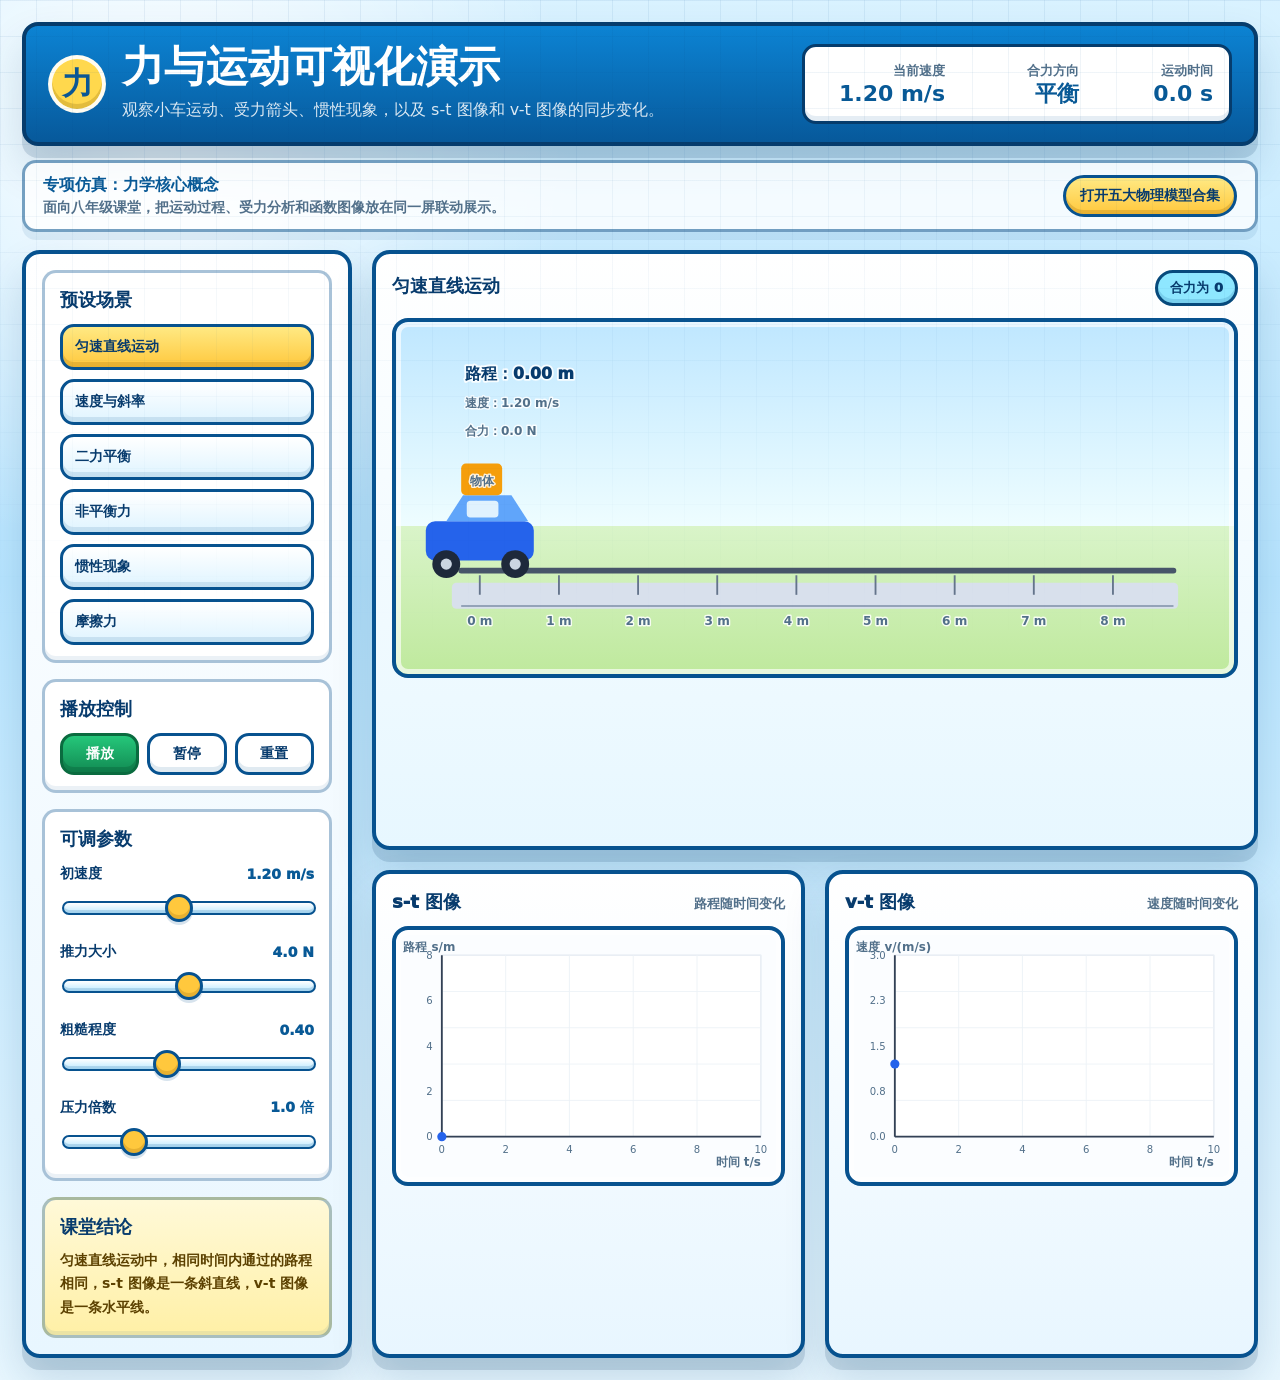
==== index.html @ 919f6e41 "Build physics visualization demos" ====
<!doctype html>
<html lang="zh-CN">
  <head>
    <meta charset="UTF-8" />
    <meta name="viewport" content="width=device-width, initial-scale=1.0" />
    <title>力与运动可视化演示</title>
    <link rel="stylesheet" href="./styles.css" />
  </head>
  <body>
    <main class="app-shell">
      <section class="workspace" aria-labelledby="page-title">
        <header class="topbar">
          <div class="brand-block">
            <div class="brand-mark" aria-hidden="true">力</div>
            <div>
              <h1 id="page-title">力与运动可视化演示</h1>
              <p>观察小车运动、受力箭头、惯性现象，以及 s-t 图像和 v-t 图像的同步变化。</p>
            </div>
          </div>
          <div class="status-panel" aria-live="polite">
            <div>
              <span>当前速度</span>
              <strong id="speedValue">1.20 m/s</strong>
            </div>
            <div>
              <span>合力方向</span>
              <strong id="netForceValue">平衡</strong>
            </div>
            <div>
              <span>运动时间</span>
              <strong id="timeValue">0.0 s</strong>
            </div>
          </div>
        </header>

        <section class="intro-strip" aria-label="项目说明">
          <div>
            <strong>专项仿真：力学核心概念</strong>
            <p>面向八年级课堂，把运动过程、受力分析和函数图像放在同一屏联动展示。</p>
          </div>
          <a href="./demo_code/index.html">打开五大物理模型合集</a>
        </section>

        <div class="content-grid">
          <aside class="control-panel" aria-label="演示控制">
            <section class="panel-block">
              <h2>预设场景</h2>
              <div class="scenario-list" role="group" aria-label="选择预设场景">
                <button class="scenario-button active" type="button" data-scenario="uniform">匀速直线运动</button>
                <button class="scenario-button" type="button" data-scenario="speed">速度与斜率</button>
                <button class="scenario-button" type="button" data-scenario="balance">二力平衡</button>
                <button class="scenario-button" type="button" data-scenario="unbalanced">非平衡力</button>
                <button class="scenario-button" type="button" data-scenario="inertia">惯性现象</button>
                <button class="scenario-button" type="button" data-scenario="friction">摩擦力</button>
              </div>
            </section>

            <section class="panel-block">
              <h2>播放控制</h2>
              <div class="play-row">
                <button id="playButton" class="primary-button" type="button">播放</button>
                <button id="pauseButton" class="secondary-button" type="button">暂停</button>
                <button id="resetButton" class="secondary-button" type="button">重置</button>
              </div>
            </section>

            <section class="panel-block">
              <h2>可调参数</h2>
              <label class="control-row" for="speedSlider">
                <span>初速度</span>
                <output id="speedSliderValue" for="speedSlider">1.20 m/s</output>
              </label>
              <input id="speedSlider" type="range" min="0.2" max="2.4" step="0.02" value="1.2" />

              <label class="control-row" for="pushSlider">
                <span>推力大小</span>
                <output id="pushSliderValue" for="pushSlider">4 N</output>
              </label>
              <input id="pushSlider" type="range" min="0" max="8" step="0.1" value="4" />

              <label class="control-row" for="roughSlider">
                <span>粗糙程度</span>
                <output id="roughSliderValue" for="roughSlider">0.40</output>
              </label>
              <input id="roughSlider" type="range" min="0" max="1" step="0.01" value="0.4" />

              <label class="control-row" for="pressureSlider">
                <span>压力倍数</span>
                <output id="pressureSliderValue" for="pressureSlider">1.0 倍</output>
              </label>
              <input id="pressureSlider" type="range" min="0.5" max="2.5" step="0.02" value="1" />
            </section>

            <section class="conclusion-card" aria-live="polite">
              <h2>课堂结论</h2>
              <p id="conclusionText">匀速直线运动中，相同时间内通过的路程相同，s-t 图像是一条斜直线，v-t 图像是一条水平线。</p>
            </section>
          </aside>

          <section class="demo-panel" aria-label="力与运动演示区">
            <div class="stage-card">
              <div class="section-heading">
                <h2 id="sceneTitle">匀速直线运动</h2>
                <span id="sceneBadge">合力为 0</span>
              </div>
              <svg id="sceneSvg" class="scene-svg" viewBox="0 0 900 360" role="img" aria-labelledby="sceneTitle sceneDescription">
                <desc id="sceneDescription">小车沿水平轨道运动，箭头表示力的方向和大小。</desc>
              </svg>
            </div>

            <div class="graph-grid" aria-label="运动图像">
              <section class="graph-card">
                <div class="graph-head">
                  <h2>s-t 图像</h2>
                  <span>路程随时间变化</span>
                </div>
                <svg id="stGraph" class="graph-svg" viewBox="0 0 420 260" role="img" aria-label="路程时间图像"></svg>
              </section>

              <section class="graph-card">
                <div class="graph-head">
                  <h2>v-t 图像</h2>
                  <span>速度随时间变化</span>
                </div>
                <svg id="vtGraph" class="graph-svg" viewBox="0 0 420 260" role="img" aria-label="速度时间图像"></svg>
              </section>
            </div>
          </section>
        </div>
      </section>
    </main>

    <script src="./script.js"></script>
  </body>
</html>
---- styles.css ----
:root {
  --sky: #bfe7ff;
  --navy: #073b6d;
  --panel: #ffffff;
  --text: #17324d;
  --muted: #52708a;
  --primary: #1479c9;
  --primary-dark: #085996;
  --accent: #20a464;
  --warning: #f6b323;
  --danger: #e95537;
  --purple: #7c4dcb;
  --line: #07528f;
  --shadow: 0 12px 0 rgba(4, 54, 94, 0.14), 0 22px 42px rgba(8, 67, 112, 0.16);
  font-family:
    "Microsoft YaHei", "PingFang SC", "Noto Sans CJK SC", system-ui, sans-serif;
}

* {
  box-sizing: border-box;
}

body {
  margin: 0;
  min-height: 100vh;
  color: var(--text);
  background:
    radial-gradient(circle at 12% 10%, rgba(255, 255, 255, 0.92), transparent 25%),
    linear-gradient(180deg, #d9f2ff 0%, #b8e5ff 42%, #e8f7ff 100%);
}

body::before {
  content: "";
  position: fixed;
  inset: 0;
  pointer-events: none;
  background-image:
    linear-gradient(rgba(7, 82, 143, 0.08) 1px, transparent 1px),
    linear-gradient(90deg, rgba(7, 82, 143, 0.08) 1px, transparent 1px);
  background-size: 36px 36px;
  mask-image: linear-gradient(180deg, rgba(0, 0, 0, 0.9), transparent 72%);
}

button,
input {
  font: inherit;
}

button {
  cursor: pointer;
}

h1,
h2,
p {
  margin: 0;
}

.app-shell {
  min-height: 100vh;
  padding: 22px;
}

.workspace {
  width: min(1320px, 100%);
  margin: 0 auto;
}

.topbar {
  display: flex;
  align-items: center;
  justify-content: space-between;
  gap: 20px;
  min-height: 98px;
  margin-bottom: 14px;
  padding: 18px 22px;
  border: 4px solid #063c6c;
  border-radius: 16px;
  color: #ffffff;
  background: linear-gradient(180deg, #0c83d3, #07599b);
  box-shadow: var(--shadow);
}

.brand-block {
  display: flex;
  align-items: center;
  gap: 16px;
  min-width: 0;
}

.brand-mark {
  display: grid;
  flex: 0 0 58px;
  width: 58px;
  height: 58px;
  place-items: center;
  border: 4px solid rgba(255, 255, 255, 0.92);
  border-radius: 50%;
  color: #0a5795;
  background: #ffd84d;
  box-shadow: inset 0 -5px 0 rgba(130, 86, 0, 0.22);
  font-size: 31px;
  font-weight: 1000;
}

h1 {
  font-size: clamp(28px, 4vw, 42px);
  line-height: 1.1;
  letter-spacing: 0;
}

.topbar p {
  max-width: 730px;
  margin-top: 8px;
  color: rgba(255, 255, 255, 0.86);
  font-size: 16px;
  line-height: 1.55;
}

.status-panel {
  display: grid;
  grid-template-columns: repeat(3, minmax(104px, 1fr));
  gap: 10px;
  flex: 0 0 430px;
  padding: 13px 16px;
  border: 3px solid #063c6c;
  border-radius: 14px;
  color: var(--text);
  background: #ffffff;
  box-shadow: inset 0 -5px 0 rgba(7, 82, 143, 0.1);
  text-align: right;
}

.status-panel span {
  color: var(--muted);
  font-size: 13px;
  font-weight: 900;
}

.status-panel strong {
  display: block;
  color: var(--primary-dark);
  font-size: 22px;
  line-height: 1.25;
}

.intro-strip {
  display: flex;
  align-items: center;
  justify-content: space-between;
  gap: 18px;
  margin-bottom: 18px;
  padding: 12px 18px;
  border: 3px solid rgba(7, 82, 143, 0.55);
  border-radius: 14px;
  background: rgba(255, 255, 255, 0.78);
  box-shadow: 0 8px 0 rgba(7, 82, 143, 0.09);
}

.intro-strip strong {
  color: var(--primary-dark);
  font-size: 16px;
  font-weight: 1000;
}

.intro-strip p {
  margin-top: 3px;
  color: var(--muted);
  font-size: 14px;
  font-weight: 800;
}

.intro-strip a {
  flex: 0 0 auto;
  border: 3px solid #07528f;
  border-radius: 999px;
  padding: 9px 14px;
  color: #073b6d;
  background: linear-gradient(180deg, #ffe983 0%, #ffc83d 100%);
  box-shadow: inset 0 -4px 0 rgba(144, 91, 0, 0.22);
  font-size: 14px;
  font-weight: 1000;
  text-decoration: none;
}

.content-grid {
  display: grid;
  grid-template-columns: 330px minmax(0, 1fr);
  gap: 20px;
  align-items: stretch;
}

.control-panel,
.stage-card,
.graph-card {
  border: 4px solid var(--line);
  border-radius: 18px;
  background: var(--panel);
  box-shadow: var(--shadow);
}

.control-panel {
  display: grid;
  align-content: start;
  gap: 16px;
  padding: 16px;
  background: linear-gradient(180deg, #ffffff 0%, #e8f6ff 100%);
}

.panel-block,
.conclusion-card {
  padding: 15px;
  border: 3px solid rgba(7, 82, 143, 0.35);
  border-radius: 14px;
  background: #ffffff;
  box-shadow: inset 0 -4px 0 rgba(7, 82, 143, 0.08);
}

.panel-block h2,
.conclusion-card h2,
.section-heading h2,
.graph-head h2 {
  color: var(--navy);
  font-size: 18px;
  font-weight: 1000;
}

.scenario-list {
  display: grid;
  gap: 9px;
  margin-top: 12px;
}

.scenario-button {
  min-height: 46px;
  border: 3px solid #07528f;
  border-radius: 14px;
  padding: 0 12px;
  color: var(--navy);
  background: linear-gradient(180deg, #ffffff 0%, #dff4ff 100%);
  box-shadow: inset 0 -5px 0 rgba(7, 82, 143, 0.12);
  font-size: 14px;
  font-weight: 1000;
  text-align: left;
}

.scenario-button.active {
  color: #073b6d;
  background: linear-gradient(180deg, #ffe983 0%, #ffc83d 100%);
  box-shadow: inset 0 -5px 0 rgba(144, 91, 0, 0.22);
}

.play-row {
  display: grid;
  grid-template-columns: 1fr 1fr 1fr;
  gap: 8px;
  margin-top: 12px;
}

.primary-button,
.secondary-button {
  min-height: 42px;
  border: 3px solid #07528f;
  border-radius: 14px;
  font-size: 14px;
  font-weight: 1000;
  box-shadow: inset 0 -5px 0 rgba(7, 82, 143, 0.12);
}

.primary-button {
  border-color: #0a6b3f;
  color: #ffffff;
  background: linear-gradient(180deg, #25c77a 0%, #128b53 100%);
  box-shadow: inset 0 -5px 0 rgba(3, 69, 38, 0.24);
}

.secondary-button {
  color: var(--navy);
  background: #ffffff;
}

.control-row {
  display: flex;
  align-items: center;
  justify-content: space-between;
  gap: 12px;
  margin-top: 14px;
  color: var(--navy);
  font-size: 14px;
  font-weight: 1000;
}

.control-row output {
  color: var(--primary-dark);
}

input[type="range"] {
  width: 100%;
  height: 34px;
  margin-top: 8px;
  accent-color: var(--warning);
  cursor: pointer;
}

input[type="range"]::-webkit-slider-runnable-track {
  height: 14px;
  border: 2px solid #07528f;
  border-radius: 999px;
  background: linear-gradient(180deg, #ffffff 0%, #bde9ff 100%);
  box-shadow: inset 0 -3px 0 rgba(7, 82, 143, 0.16);
}

input[type="range"]::-webkit-slider-thumb {
  width: 28px;
  height: 28px;
  margin-top: -9px;
  border: 3px solid #07528f;
  border-radius: 50%;
  background: #ffc83d;
  box-shadow: inset 0 -4px 0 rgba(144, 91, 0, 0.22), 0 3px 0 rgba(7, 82, 143, 0.16);
  -webkit-appearance: none;
}

input[type="range"]:focus-visible {
  outline: 4px solid rgba(255, 200, 61, 0.5);
  outline-offset: 4px;
}

input[type="range"],
input[type="range"]::-webkit-slider-thumb {
  -webkit-appearance: none;
}

.conclusion-card {
  background: linear-gradient(180deg, #fff9d8 0%, #fff0a6 100%);
}

.conclusion-card p {
  margin-top: 10px;
  color: #5c4100;
  font-size: 14px;
  font-weight: 800;
  line-height: 1.7;
}

.demo-panel {
  display: grid;
  gap: 20px;
}

.stage-card {
  min-height: 440px;
  padding: 16px;
  background: linear-gradient(180deg, #ffffff 0%, #e7f7ff 100%);
}

.section-heading,
.graph-head {
  display: flex;
  align-items: baseline;
  justify-content: space-between;
  gap: 12px;
  margin-bottom: 12px;
}

.section-heading span,
.graph-head span {
  color: var(--muted);
  font-size: 13px;
  font-weight: 900;
}

#sceneBadge {
  border: 3px solid #074a7c;
  border-radius: 999px;
  padding: 6px 12px;
  color: #073b6d;
  background: #8ee7ff;
  box-shadow: inset 0 -4px 0 rgba(7, 82, 143, 0.16);
  font-weight: 1000;
}

.scene-svg,
.graph-svg {
  display: block;
  width: 100%;
  border: 4px solid var(--line);
  border-radius: 16px;
  box-shadow: inset 0 0 0 5px rgba(255, 255, 255, 0.65);
}

.scene-svg {
  min-height: 360px;
  background:
    linear-gradient(180deg, #bfe7ff 0%, #eefdff 58%, #d9f4c9 58%, #bfe99d 100%);
}

.graph-grid {
  display: grid;
  grid-template-columns: repeat(2, minmax(0, 1fr));
  gap: 20px;
}

.graph-card {
  padding: 16px;
  background: linear-gradient(180deg, #ffffff 0%, #e8f6ff 100%);
}

.graph-svg {
  min-height: 260px;
  background: #fbfdff;
}

.axis-label {
  fill: var(--muted);
  font-size: 13px;
  font-weight: 900;
}

.tick-label {
  fill: #52708a;
  font-size: 11px;
}

.chart-line {
  fill: none;
  stroke: var(--primary);
  stroke-width: 5;
  stroke-linecap: round;
  stroke-linejoin: round;
}

.chart-area {
  fill: rgba(20, 121, 201, 0.08);
}

.scene-label {
  fill: var(--navy);
  font-size: 17px;
  font-weight: 1000;
  paint-order: stroke;
  stroke: rgba(255, 255, 255, 0.85);
  stroke-width: 4px;
  stroke-linejoin: round;
}

.scene-small-label {
  fill: var(--muted);
  font-size: 13px;
  font-weight: 900;
  paint-order: stroke;
  stroke: rgba(255, 255, 255, 0.85);
  stroke-width: 3px;
  stroke-linejoin: round;
}

.force-label {
  fill: var(--text);
  font-size: 15px;
  font-weight: 1000;
  paint-order: stroke;
  stroke: #ffffff;
  stroke-width: 5px;
  stroke-linejoin: round;
}

@media (max-width: 1080px) {
  .topbar,
  .content-grid {
    display: grid;
    grid-template-columns: 1fr;
  }

  .status-panel {
    width: 100%;
    min-width: 0;
    text-align: left;
  }
}

@media (max-width: 760px) {
  .app-shell {
    padding: 14px;
  }

  .topbar,
  .intro-strip {
    display: grid;
  }

  .brand-block {
    align-items: flex-start;
  }

  .brand-mark {
    flex-basis: 48px;
    width: 48px;
    height: 48px;
    font-size: 27px;
  }

  .status-panel,
  .graph-grid,
  .play-row {
    grid-template-columns: 1fr;
  }

  .scene-svg {
    min-height: 300px;
  }
}
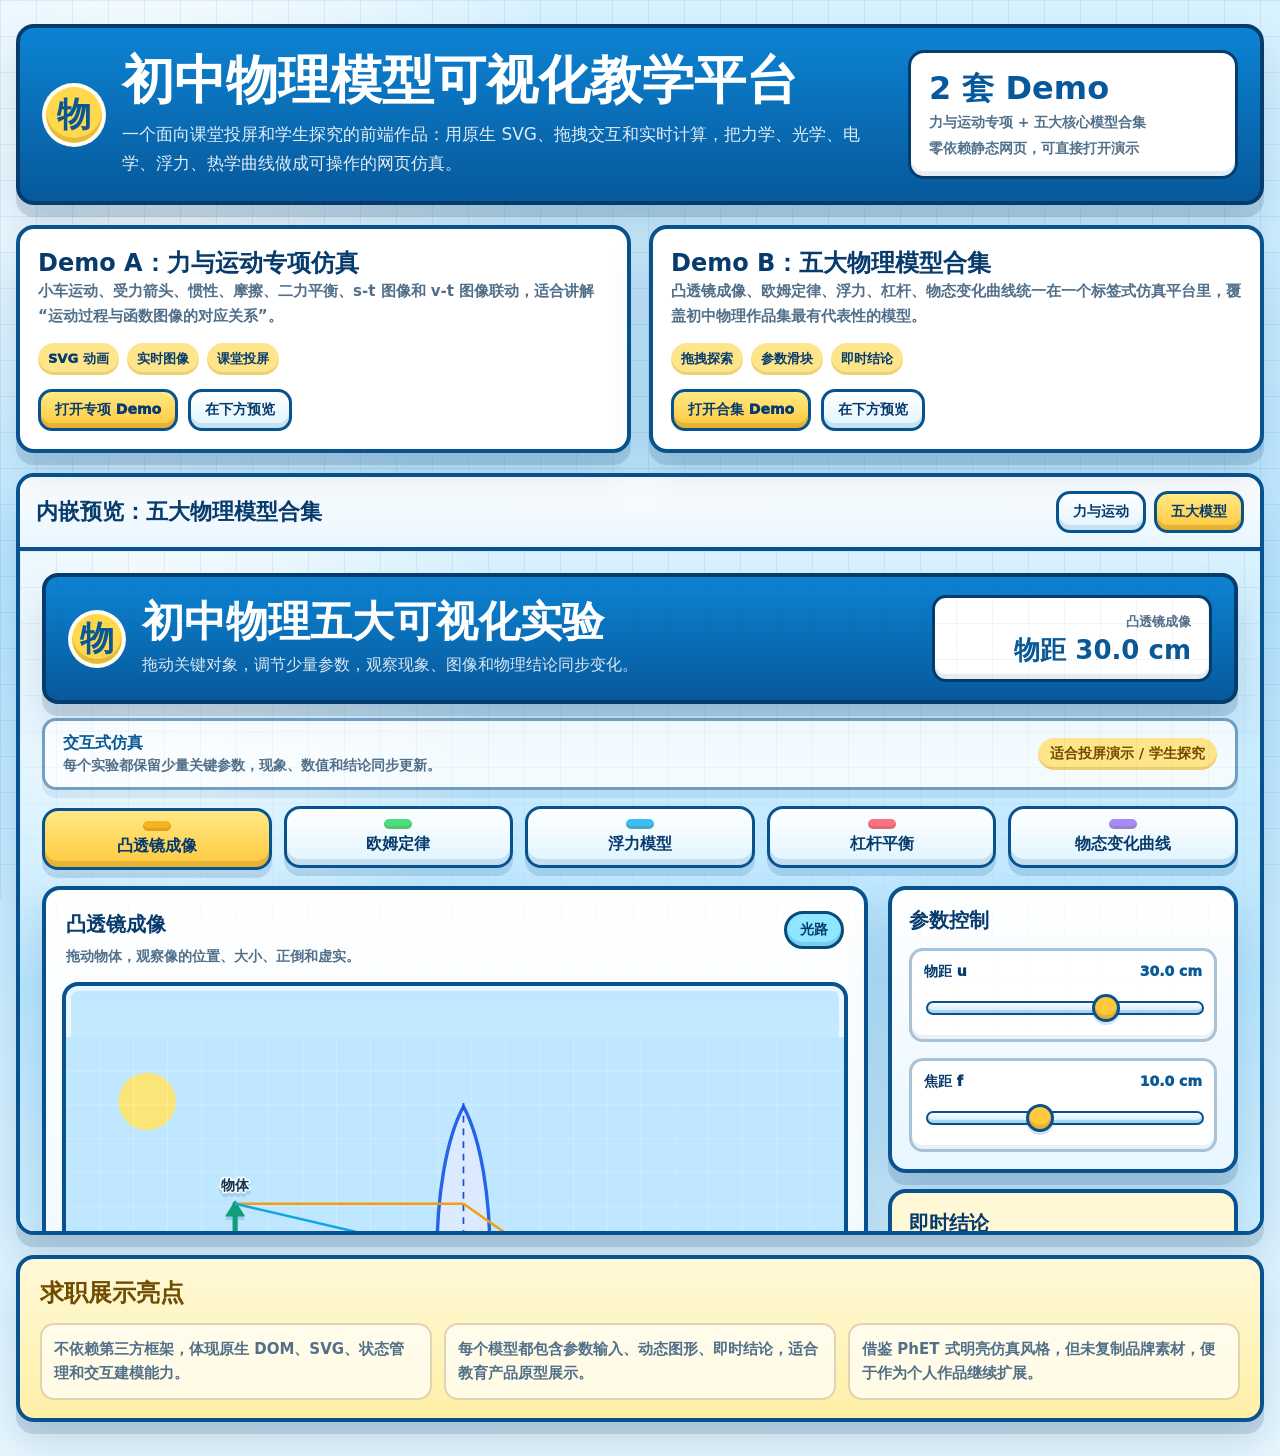
==== commit ad473b3e: "Make portfolio the root page" ====
--- a/index.html
+++ b/index.html
@@ -1,135 +1,404 @@
-<!doctype html>
+﻿<!doctype html>
 <html lang="zh-CN">
   <head>
     <meta charset="UTF-8" />
     <meta name="viewport" content="width=device-width, initial-scale=1.0" />
-    <title>力与运动可视化演示</title>
-    <link rel="stylesheet" href="./styles.css" />
+    <title>初中物理可视化教学作品集 Demo</title>
+    <style>
+      :root {
+        --navy: #073b6d;
+        --blue: #0c83d3;
+        --blue-dark: #07599b;
+        --yellow: #ffc83d;
+        --green: #20a464;
+        --text: #17324d;
+        --muted: #52708a;
+        --line: #07528f;
+        --shadow: 0 12px 0 rgba(4, 54, 94, 0.14), 0 22px 42px rgba(8, 67, 112, 0.16);
+        font-family:
+          "Microsoft YaHei", "PingFang SC", "Noto Sans CJK SC", system-ui, sans-serif;
+      }
+
+      * {
+        box-sizing: border-box;
+      }
+
+      body {
+        margin: 0;
+        min-height: 100vh;
+        color: var(--text);
+        background:
+          radial-gradient(circle at 12% 10%, rgba(255, 255, 255, 0.95), transparent 24%),
+          linear-gradient(180deg, #d9f2ff 0%, #b8e5ff 42%, #e8f7ff 100%);
+      }
+
+      body::before {
+        content: "";
+        position: fixed;
+        inset: 0;
+        pointer-events: none;
+        background-image:
+          linear-gradient(rgba(7, 82, 143, 0.08) 1px, transparent 1px),
+          linear-gradient(90deg, rgba(7, 82, 143, 0.08) 1px, transparent 1px);
+        background-size: 36px 36px;
+      }
+
+      a,
+      button {
+        font: inherit;
+      }
+
+      .page {
+        position: relative;
+        width: min(1280px, calc(100% - 32px));
+        margin: 0 auto;
+        padding: 24px 0 34px;
+      }
+
+      .hero {
+        display: grid;
+        grid-template-columns: minmax(0, 1fr) 330px;
+        gap: 20px;
+        align-items: stretch;
+        padding: 22px;
+        border: 4px solid #063c6c;
+        border-radius: 18px;
+        color: #ffffff;
+        background: linear-gradient(180deg, var(--blue), var(--blue-dark));
+        box-shadow: var(--shadow);
+      }
+
+      .brand {
+        display: flex;
+        gap: 16px;
+        align-items: center;
+      }
+
+      .logo {
+        display: grid;
+        flex: 0 0 64px;
+        width: 64px;
+        height: 64px;
+        place-items: center;
+        border: 4px solid rgba(255, 255, 255, 0.92);
+        border-radius: 50%;
+        color: #0a5795;
+        background: #ffd84d;
+        box-shadow: inset 0 -5px 0 rgba(130, 86, 0, 0.22);
+        font-size: 34px;
+        font-weight: 1000;
+      }
+
+      h1,
+      h2,
+      p {
+        margin: 0;
+      }
+
+      h1 {
+        font-size: clamp(30px, 5vw, 52px);
+        line-height: 1.08;
+        letter-spacing: 0;
+      }
+
+      .hero p {
+        max-width: 780px;
+        margin-top: 12px;
+        color: rgba(255, 255, 255, 0.88);
+        font-size: 17px;
+        line-height: 1.7;
+      }
+
+      .score-card {
+        padding: 18px;
+        border: 3px solid #063c6c;
+        border-radius: 16px;
+        color: var(--text);
+        background: #ffffff;
+        box-shadow: inset 0 -5px 0 rgba(7, 82, 143, 0.1);
+      }
+
+      .score-card strong {
+        display: block;
+        color: var(--blue-dark);
+        font-size: 32px;
+        line-height: 1.1;
+      }
+
+      .score-card span {
+        display: block;
+        margin-top: 8px;
+        color: var(--muted);
+        font-size: 14px;
+        font-weight: 900;
+      }
+
+      .cards {
+        display: grid;
+        grid-template-columns: repeat(2, minmax(0, 1fr));
+        gap: 18px;
+        margin-top: 20px;
+      }
+
+      .card,
+      .preview,
+      .notes {
+        border: 4px solid var(--line);
+        border-radius: 18px;
+        background: #ffffff;
+        box-shadow: var(--shadow);
+      }
+
+      .card {
+        display: grid;
+        gap: 14px;
+        padding: 18px;
+      }
+
+      .card h2 {
+        color: var(--navy);
+        font-size: 24px;
+      }
+
+      .card p,
+      .notes li {
+        color: var(--muted);
+        font-size: 15px;
+        font-weight: 800;
+        line-height: 1.65;
+      }
+
+      .tag-row {
+        display: flex;
+        flex-wrap: wrap;
+        gap: 8px;
+      }
+
+      .tag {
+        border-radius: 999px;
+        padding: 7px 10px;
+        color: #073b6d;
+        background: #ffe58a;
+        box-shadow: inset 0 -3px 0 rgba(159, 105, 0, 0.18);
+        font-size: 13px;
+        font-weight: 1000;
+      }
+
+      .actions {
+        display: flex;
+        flex-wrap: wrap;
+        gap: 10px;
+      }
+
+      .button {
+        display: inline-flex;
+        min-height: 42px;
+        align-items: center;
+        justify-content: center;
+        border: 3px solid var(--line);
+        border-radius: 14px;
+        padding: 0 14px;
+        color: var(--navy);
+        background: linear-gradient(180deg, #ffffff 0%, #dff4ff 100%);
+        box-shadow: inset 0 -5px 0 rgba(7, 82, 143, 0.12);
+        font-size: 14px;
+        font-weight: 1000;
+        text-decoration: none;
+        cursor: pointer;
+      }
+
+      .button.primary {
+        background: linear-gradient(180deg, #ffe983 0%, var(--yellow) 100%);
+        box-shadow: inset 0 -5px 0 rgba(144, 91, 0, 0.22);
+      }
+
+      .preview {
+        margin-top: 20px;
+        overflow: hidden;
+      }
+
+      .preview-head {
+        display: flex;
+        align-items: center;
+        justify-content: space-between;
+        gap: 12px;
+        padding: 14px 16px;
+        background: linear-gradient(180deg, #ffffff 0%, #e8f6ff 100%);
+        border-bottom: 4px solid var(--line);
+      }
+
+      .preview-head h2 {
+        color: var(--navy);
+        font-size: 22px;
+      }
+
+      .preview-actions {
+        display: flex;
+        flex-wrap: wrap;
+        gap: 8px;
+      }
+
+      iframe {
+        display: block;
+        width: 100%;
+        height: 680px;
+        border: 0;
+        background: #ffffff;
+      }
+
+      .notes {
+        margin-top: 20px;
+        padding: 18px 20px;
+        background: linear-gradient(180deg, #fff9d8 0%, #fff0a6 100%);
+      }
+
+      .notes h2 {
+        color: #704c00;
+      }
+
+      .notes ul {
+        display: grid;
+        grid-template-columns: repeat(3, minmax(0, 1fr));
+        gap: 12px;
+        margin: 14px 0 0;
+        padding: 0;
+        list-style: none;
+      }
+
+      .notes li {
+        border: 2px solid rgba(128, 85, 0, 0.24);
+        border-radius: 14px;
+        padding: 12px;
+        background: rgba(255, 255, 255, 0.68);
+      }
+
+      @media (max-width: 980px) {
+        .hero,
+        .cards,
+        .notes ul {
+          grid-template-columns: 1fr;
+        }
+
+        .brand {
+          align-items: flex-start;
+        }
+
+        iframe {
+          height: 620px;
+        }
+      }
+
+      @media (max-width: 620px) {
+        .page {
+          width: min(100% - 24px, 1280px);
+          padding-top: 14px;
+        }
+
+        .hero {
+          padding: 16px;
+        }
+
+        .logo {
+          flex-basis: 50px;
+          width: 50px;
+          height: 50px;
+          font-size: 28px;
+        }
+
+        .preview-head {
+          display: grid;
+        }
+
+        iframe {
+          height: 560px;
+        }
+      }
+    </style>
   </head>
   <body>
-    <main class="app-shell">
-      <section class="workspace" aria-labelledby="page-title">
-        <header class="topbar">
-          <div class="brand-block">
-            <div class="brand-mark" aria-hidden="true">力</div>
-            <div>
-              <h1 id="page-title">力与运动可视化演示</h1>
-              <p>观察小车运动、受力箭头、惯性现象，以及 s-t 图像和 v-t 图像的同步变化。</p>
-            </div>
-          </div>
-          <div class="status-panel" aria-live="polite">
-            <div>
-              <span>当前速度</span>
-              <strong id="speedValue">1.20 m/s</strong>
-            </div>
-            <div>
-              <span>合力方向</span>
-              <strong id="netForceValue">平衡</strong>
-            </div>
-            <div>
-              <span>运动时间</span>
-              <strong id="timeValue">0.0 s</strong>
-            </div>
-          </div>
-        </header>
-
-        <section class="intro-strip" aria-label="项目说明">
+    <main class="page">
+      <section class="hero">
+        <div class="brand">
+          <div class="logo" aria-hidden="true">物</div>
           <div>
-            <strong>专项仿真：力学核心概念</strong>
-            <p>面向八年级课堂，把运动过程、受力分析和函数图像放在同一屏联动展示。</p>
-          </div>
-          <a href="./demo_code/index.html">打开五大物理模型合集</a>
-        </section>
-
-        <div class="content-grid">
-          <aside class="control-panel" aria-label="演示控制">
-            <section class="panel-block">
-              <h2>预设场景</h2>
-              <div class="scenario-list" role="group" aria-label="选择预设场景">
-                <button class="scenario-button active" type="button" data-scenario="uniform">匀速直线运动</button>
-                <button class="scenario-button" type="button" data-scenario="speed">速度与斜率</button>
-                <button class="scenario-button" type="button" data-scenario="balance">二力平衡</button>
-                <button class="scenario-button" type="button" data-scenario="unbalanced">非平衡力</button>
-                <button class="scenario-button" type="button" data-scenario="inertia">惯性现象</button>
-                <button class="scenario-button" type="button" data-scenario="friction">摩擦力</button>
-              </div>
-            </section>
-
-            <section class="panel-block">
-              <h2>播放控制</h2>
-              <div class="play-row">
-                <button id="playButton" class="primary-button" type="button">播放</button>
-                <button id="pauseButton" class="secondary-button" type="button">暂停</button>
-                <button id="resetButton" class="secondary-button" type="button">重置</button>
-              </div>
-            </section>
-
-            <section class="panel-block">
-              <h2>可调参数</h2>
-              <label class="control-row" for="speedSlider">
-                <span>初速度</span>
-                <output id="speedSliderValue" for="speedSlider">1.20 m/s</output>
-              </label>
-              <input id="speedSlider" type="range" min="0.2" max="2.4" step="0.02" value="1.2" />
-
-              <label class="control-row" for="pushSlider">
-                <span>推力大小</span>
-                <output id="pushSliderValue" for="pushSlider">4 N</output>
-              </label>
-              <input id="pushSlider" type="range" min="0" max="8" step="0.1" value="4" />
-
-              <label class="control-row" for="roughSlider">
-                <span>粗糙程度</span>
-                <output id="roughSliderValue" for="roughSlider">0.40</output>
-              </label>
-              <input id="roughSlider" type="range" min="0" max="1" step="0.01" value="0.4" />
-
-              <label class="control-row" for="pressureSlider">
-                <span>压力倍数</span>
-                <output id="pressureSliderValue" for="pressureSlider">1.0 倍</output>
-              </label>
-              <input id="pressureSlider" type="range" min="0.5" max="2.5" step="0.02" value="1" />
-            </section>
-
-            <section class="conclusion-card" aria-live="polite">
-              <h2>课堂结论</h2>
-              <p id="conclusionText">匀速直线运动中，相同时间内通过的路程相同，s-t 图像是一条斜直线，v-t 图像是一条水平线。</p>
-            </section>
-          </aside>
-
-          <section class="demo-panel" aria-label="力与运动演示区">
-            <div class="stage-card">
-              <div class="section-heading">
-                <h2 id="sceneTitle">匀速直线运动</h2>
-                <span id="sceneBadge">合力为 0</span>
-              </div>
-              <svg id="sceneSvg" class="scene-svg" viewBox="0 0 900 360" role="img" aria-labelledby="sceneTitle sceneDescription">
-                <desc id="sceneDescription">小车沿水平轨道运动，箭头表示力的方向和大小。</desc>
-              </svg>
-            </div>
-
-            <div class="graph-grid" aria-label="运动图像">
-              <section class="graph-card">
-                <div class="graph-head">
-                  <h2>s-t 图像</h2>
-                  <span>路程随时间变化</span>
-                </div>
-                <svg id="stGraph" class="graph-svg" viewBox="0 0 420 260" role="img" aria-label="路程时间图像"></svg>
-              </section>
-
-              <section class="graph-card">
-                <div class="graph-head">
-                  <h2>v-t 图像</h2>
-                  <span>速度随时间变化</span>
-                </div>
-                <svg id="vtGraph" class="graph-svg" viewBox="0 0 420 260" role="img" aria-label="速度时间图像"></svg>
-              </section>
-            </div>
-          </section>
+            <h1>初中物理模型可视化教学平台</h1>
+            <p>一个面向课堂投屏和学生探究的前端作品：用原生 SVG、拖拽交互和实时计算，把力学、光学、电学、浮力、热学曲线做成可操作的网页仿真。</p>
+          </div>
         </div>
+        <aside class="score-card">
+          <strong>2 套 Demo</strong>
+          <span>力与运动专项 + 五大核心模型合集</span>
+          <span>零依赖静态网页，可直接打开演示</span>
+        </aside>
+      </section>
+
+      <section class="cards" aria-label="作品入口">
+        <article class="card">
+          <div>
+            <h2>Demo A：力与运动专项仿真</h2>
+            <p>小车运动、受力箭头、惯性、摩擦、二力平衡、s-t 图像和 v-t 图像联动，适合讲解“运动过程与函数图像的对应关系”。</p>
+          </div>
+          <div class="tag-row">
+            <span class="tag">SVG 动画</span>
+            <span class="tag">实时图像</span>
+            <span class="tag">课堂投屏</span>
+          </div>
+          <div class="actions">
+            <a class="button primary" href="./motion_demo.html">打开专项 Demo</a>
+            <button class="button" type="button" data-preview="./motion_demo.html">在下方预览</button>
+          </div>
+        </article>
+
+        <article class="card">
+          <div>
+            <h2>Demo B：五大物理模型合集</h2>
+            <p>凸透镜成像、欧姆定律、浮力、杠杆、物态变化曲线统一在一个标签式仿真平台里，覆盖初中物理作品集最有代表性的模型。</p>
+          </div>
+          <div class="tag-row">
+            <span class="tag">拖拽探索</span>
+            <span class="tag">参数滑块</span>
+            <span class="tag">即时结论</span>
+          </div>
+          <div class="actions">
+            <a class="button primary" href="./demo_code/index.html">打开合集 Demo</a>
+            <button class="button" type="button" data-preview="./demo_code/index.html">在下方预览</button>
+          </div>
+        </article>
+      </section>
+
+      <section class="preview" aria-label="内嵌预览">
+        <div class="preview-head">
+          <h2 id="previewTitle">内嵌预览：五大物理模型合集</h2>
+          <div class="preview-actions">
+            <button class="button" type="button" data-preview="./motion_demo.html">力与运动</button>
+            <button class="button primary" type="button" data-preview="./demo_code/index.html">五大模型</button>
+          </div>
+        </div>
+        <iframe id="previewFrame" title="物理可视化 Demo 预览" src="./demo_code/index.html"></iframe>
+      </section>
+
+      <section class="notes">
+        <h2>求职展示亮点</h2>
+        <ul>
+          <li>不依赖第三方框架，体现原生 DOM、SVG、状态管理和交互建模能力。</li>
+          <li>每个模型都包含参数输入、动态图形、即时结论，适合教育产品原型展示。</li>
+          <li>借鉴 PhET 式明亮仿真风格，但未复制品牌素材，便于作为个人作品继续扩展。</li>
+        </ul>
       </section>
     </main>
 
-    <script src="./script.js"></script>
+    <script>
+      const frame = document.querySelector("#previewFrame");
+      const title = document.querySelector("#previewTitle");
+      const buttons = document.querySelectorAll("[data-preview]");
+
+      buttons.forEach((button) => {
+        button.addEventListener("click", () => {
+          const target = button.dataset.preview;
+          frame.src = target;
+          title.textContent = target.includes("demo_code") ? "内嵌预览：五大物理模型合集" : "内嵌预览：力与运动专项仿真";
+        });
+      });
+    </script>
   </body>
 </html>
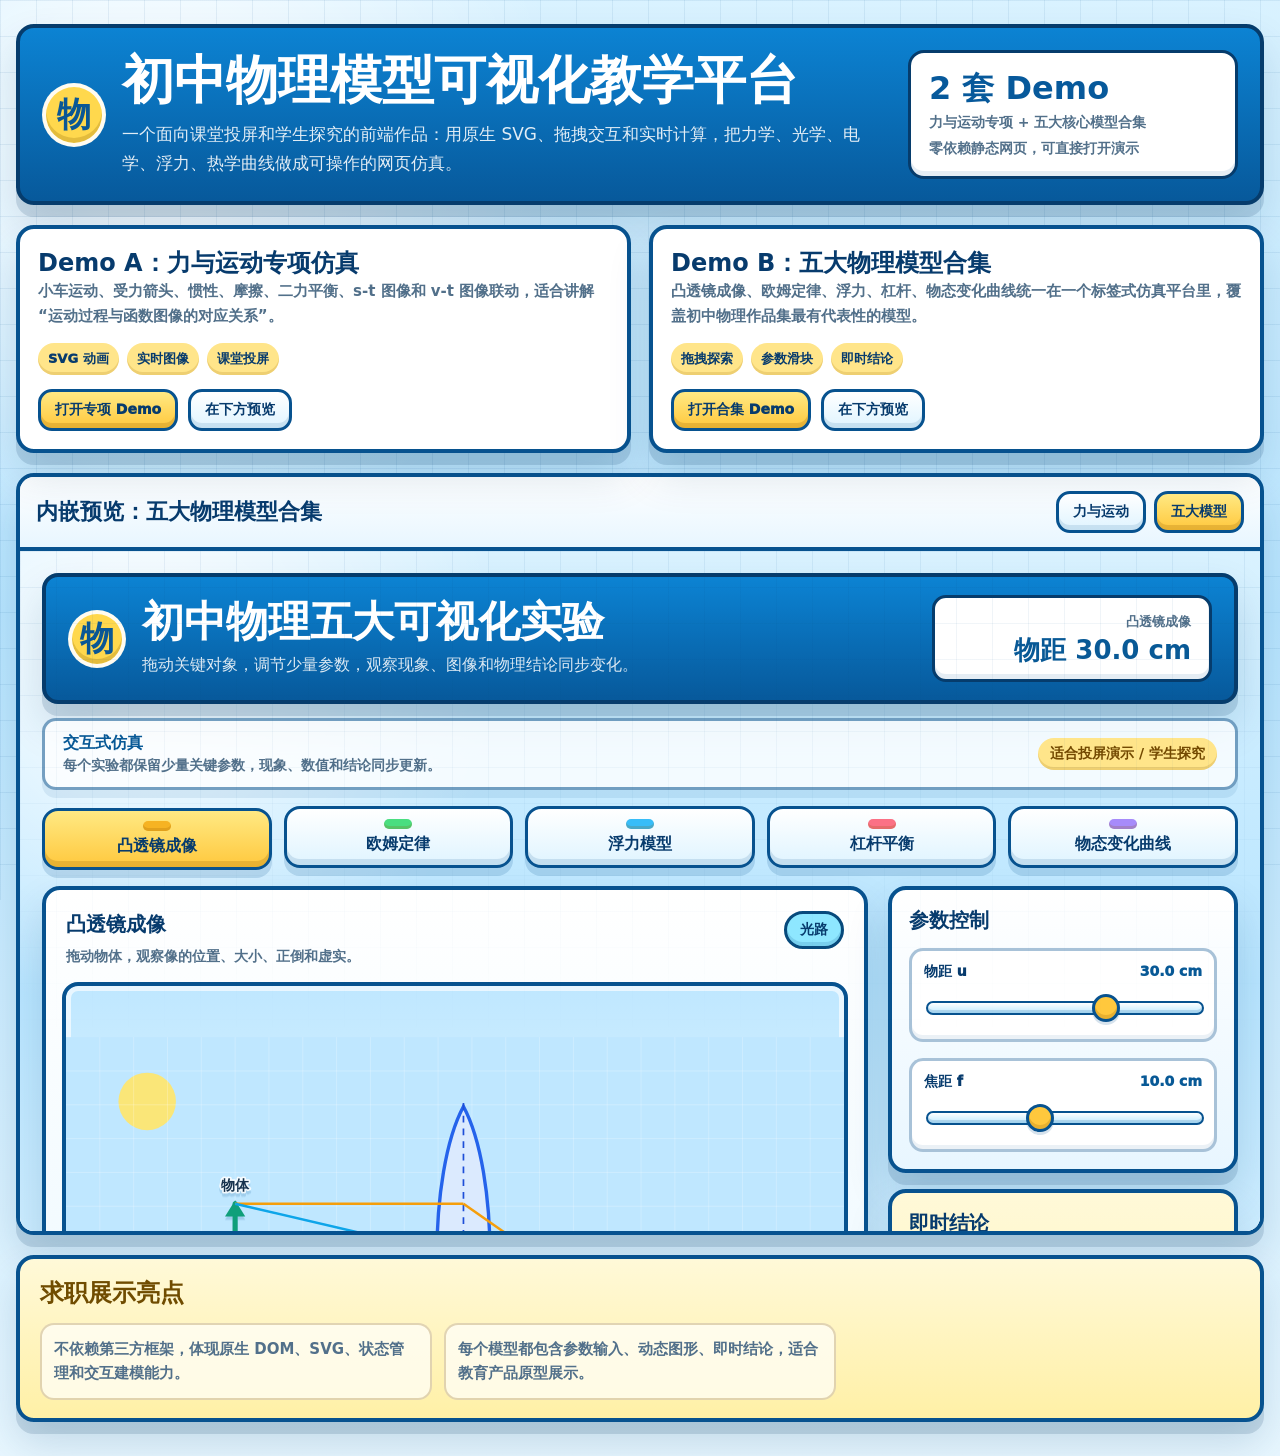
==== commit e0c3a325: "Remove third-party style reference" ====
--- a/index.html
+++ b/index.html
@@ -382,7 +382,6 @@
         <ul>
           <li>不依赖第三方框架，体现原生 DOM、SVG、状态管理和交互建模能力。</li>
           <li>每个模型都包含参数输入、动态图形、即时结论，适合教育产品原型展示。</li>
-          <li>借鉴 PhET 式明亮仿真风格，但未复制品牌素材，便于作为个人作品继续扩展。</li>
         </ul>
       </section>
     </main>
